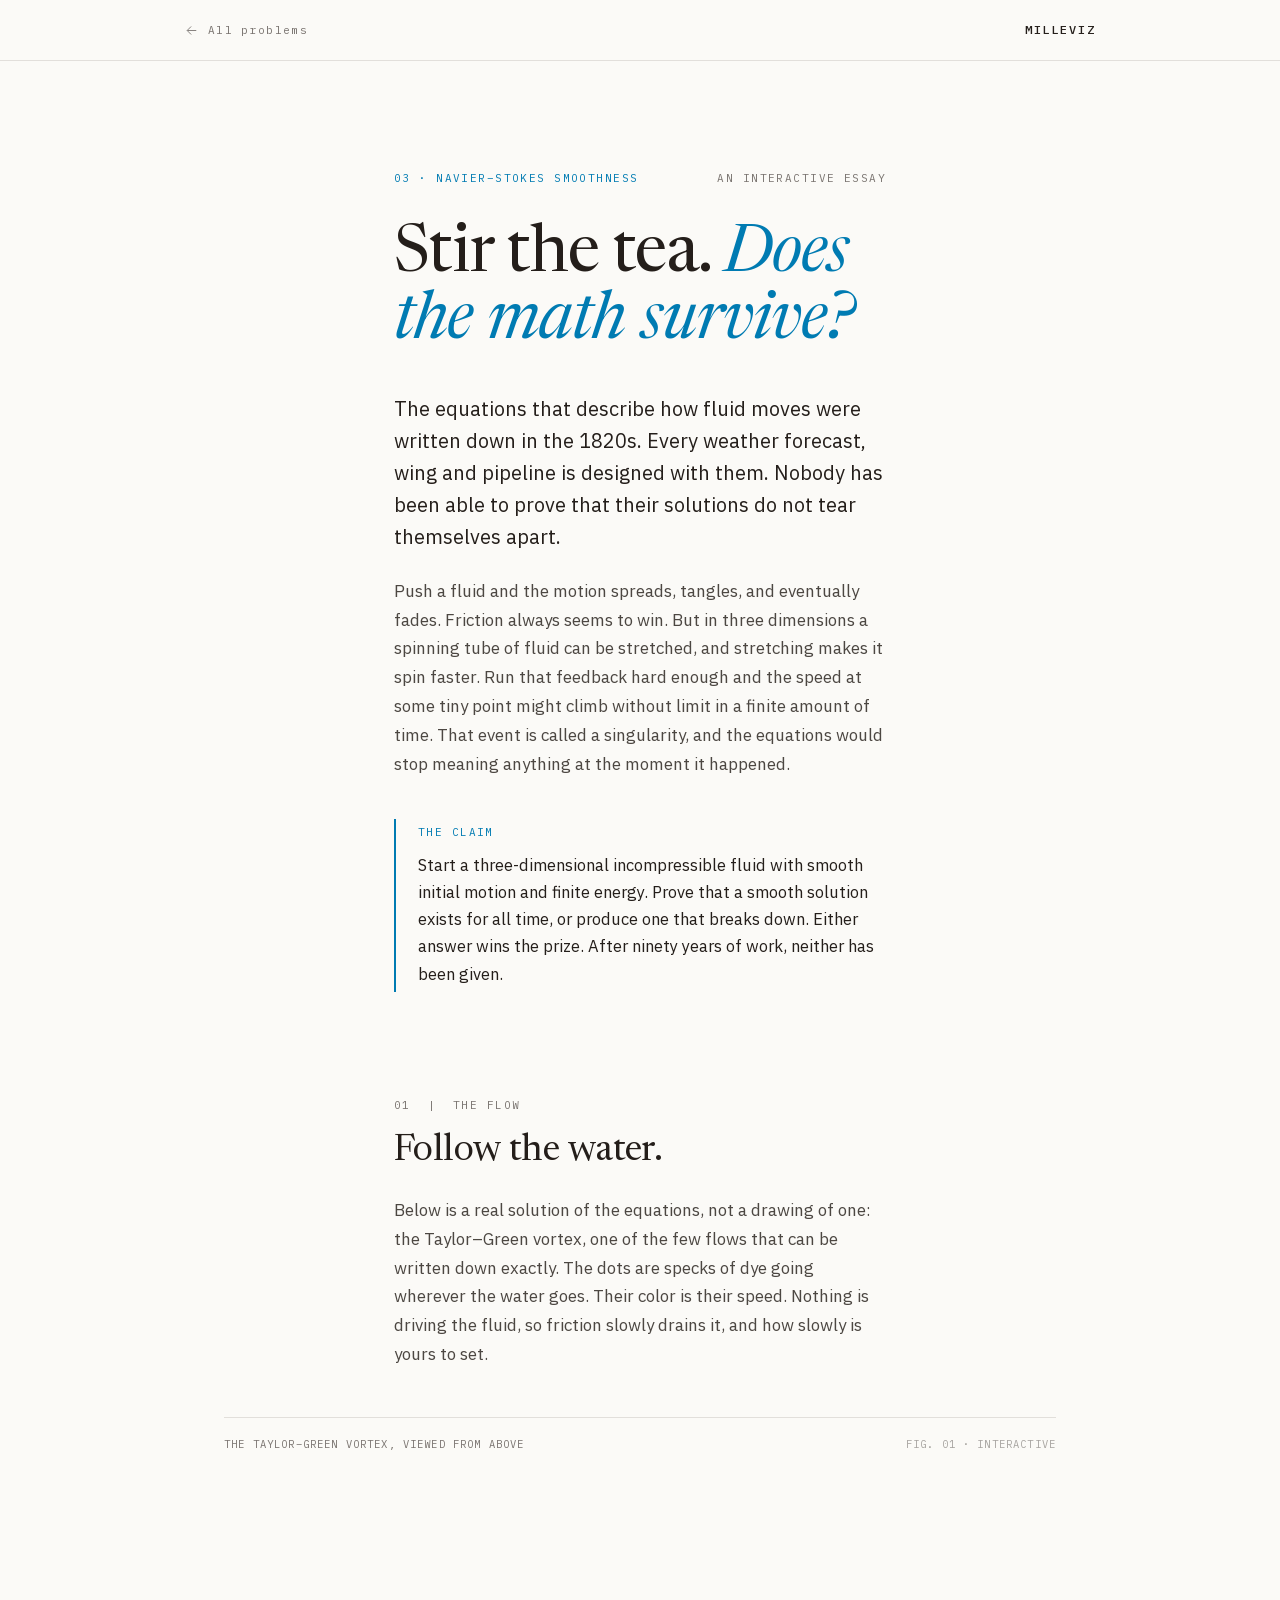
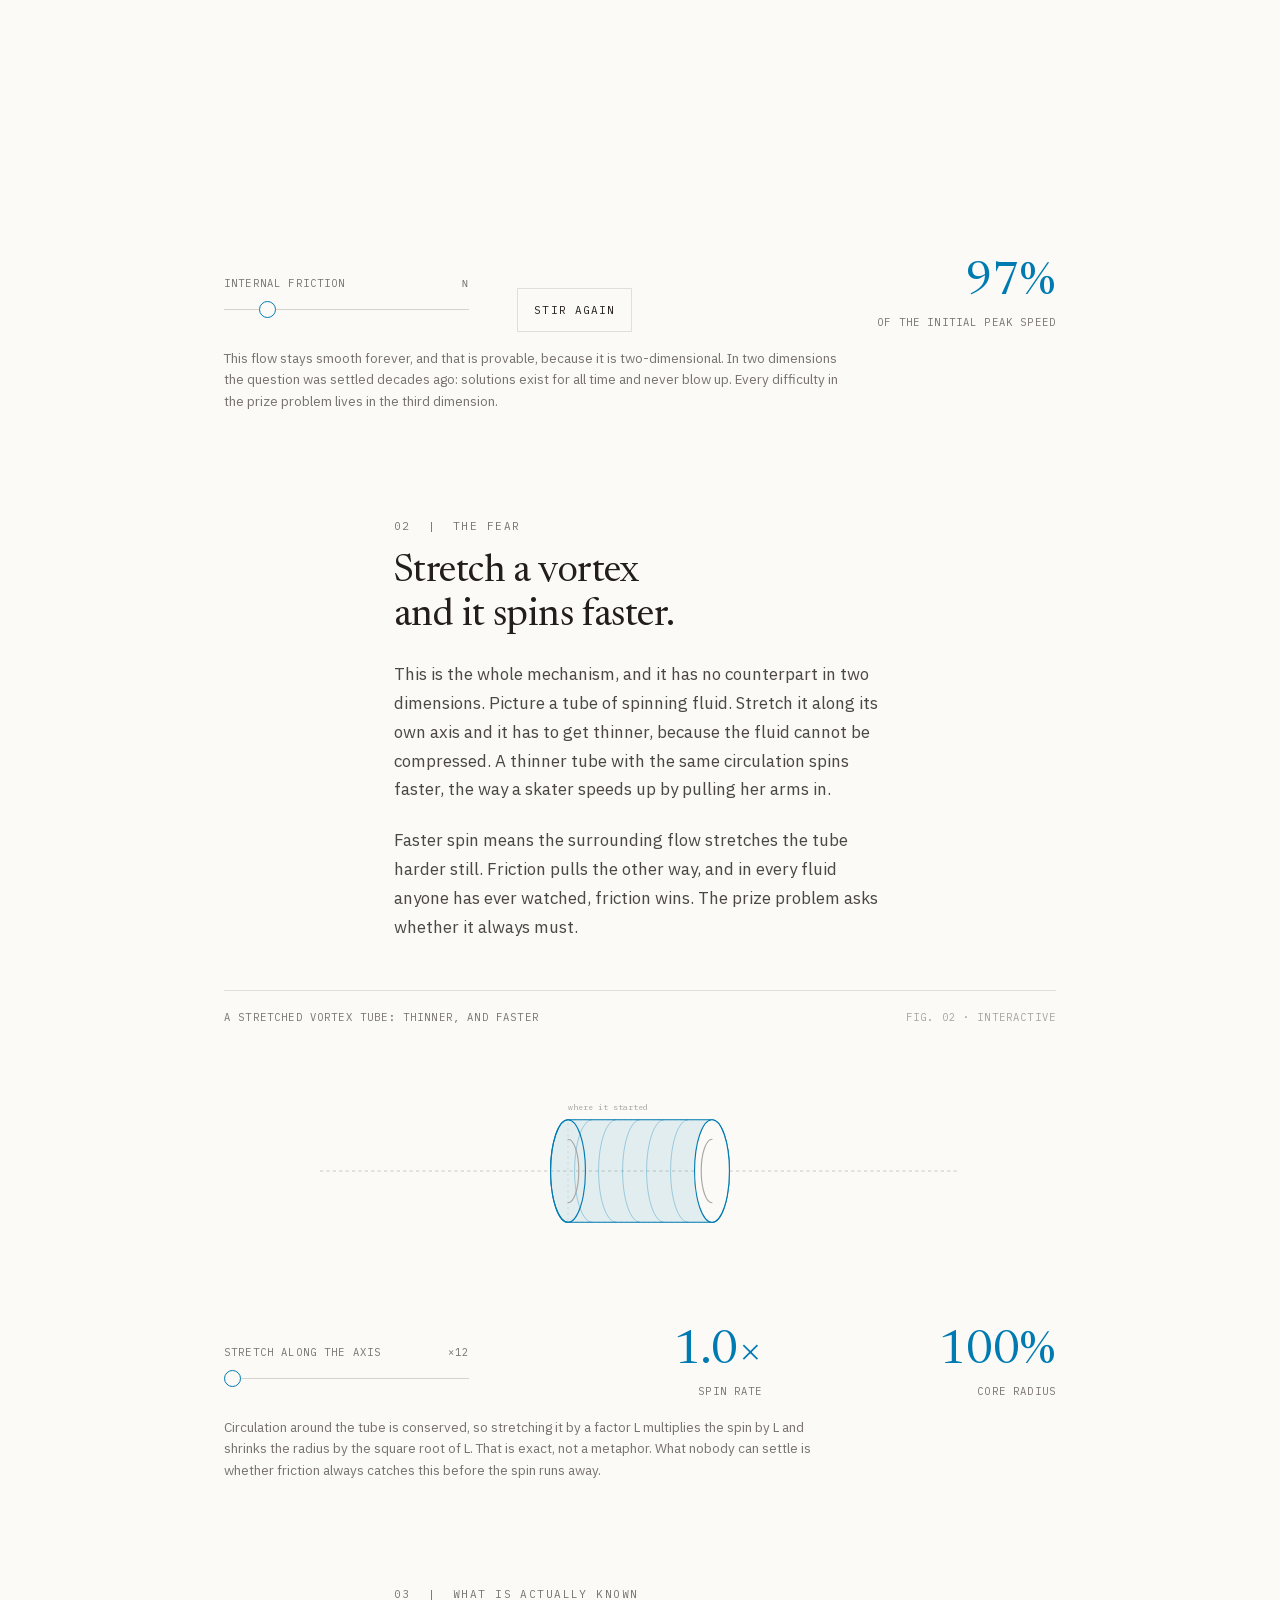
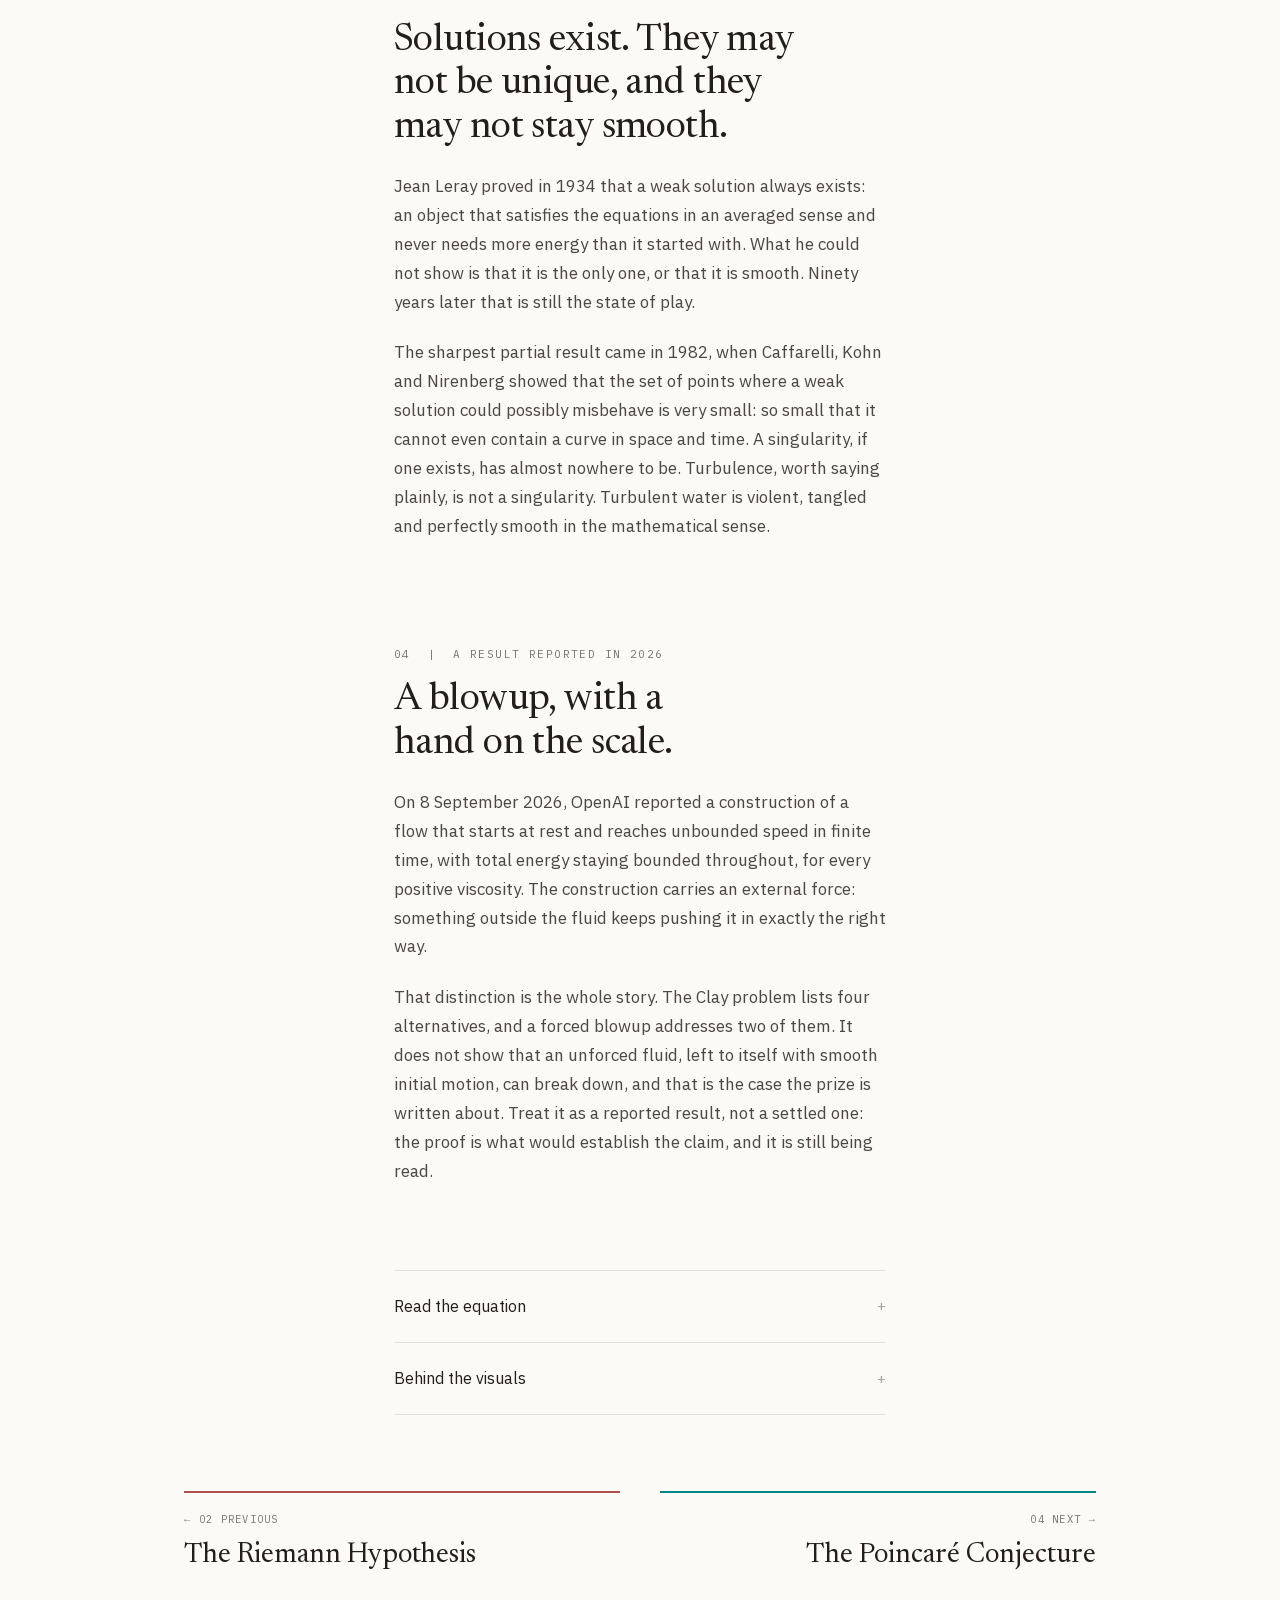
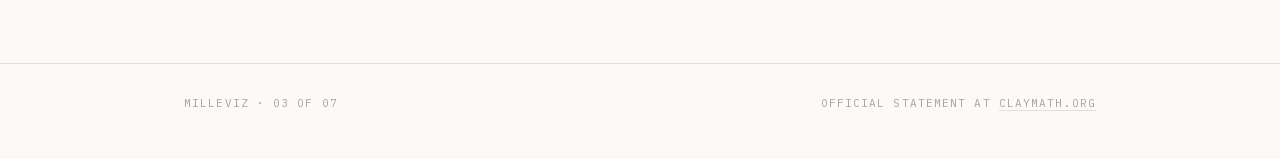
==== public/problems/navier-stokes.html @ 42d92756 "Add the P versus NP, Navier-Stokes and Poincare pages Each figure computes what it shows. P versus N" ====
<!doctype html>
<html lang="en">
<head>
<meta charset="utf-8">
<meta name="viewport" content="width=device-width, initial-scale=1">
<title>Navier&ndash;Stokes smoothness, drawn | MilleViz</title>
<meta name="description" content="We have had the equations of fluid motion for two centuries and still cannot prove their solutions never blow up. Navier-Stokes explained with figures you can move.">
<link rel="canonical" href="https://milleviz.xera.ac/problems/navier-stokes.html">
<meta property="og:type" content="article">
<meta property="og:title" content="Navier-Stokes smoothness, drawn">
<meta property="og:description" content="Stir the tea. Does the mathematics survive?">
<meta property="og:url" content="https://milleviz.xera.ac/problems/navier-stokes.html">
<link rel="icon" href="../favicon.svg" type="image/svg+xml">
<link rel="stylesheet" href="../styles.css">
</head>
<body style="--accent:#007bb2;--tint:#ddf2ff">

<header class="topbar">
  <div class="wrap">
    <a class="back" href="../index.html">
      <svg viewBox="0 0 24 24" width="15" height="15" fill="none" stroke="currentColor" stroke-width="1.4" stroke-linecap="round" stroke-linejoin="round" aria-hidden="true"><path d="M19 12H6M11 18l-6-6 6-6"/></svg>
      <span>All problems</span>
    </a>
    <span class="wordmark">MILLEVIZ</span>
  </div>
</header>

<main>
  <article>

  <section class="wrap prose page-hero">
    <div class="eyebrow eyebrow-row">
      <span class="lead">03 &middot; Navier&ndash;Stokes smoothness</span>
      <span>An interactive essay</span>
    </div>
    <h1>Stir the tea. <em>Does the math survive?</em></h1>
    <p class="lede">The equations that describe how fluid moves were written down in the 1820s. Every weather forecast, wing and pipeline is designed with them. Nobody has been able to prove that their solutions do not tear themselves apart.</p>
    <p class="body-copy">Push a fluid and the motion spreads, tangles, and eventually fades. Friction always seems to win. But in three dimensions a spinning tube of fluid can be stretched, and stretching makes it spin faster. Run that feedback hard enough and the speed at some tiny point might climb without limit in a finite amount of time. That event is called a singularity, and the equations would stop meaning anything at the moment it happened.</p>
    <div class="claim">
      <span class="eyebrow">The claim</span>
      <div>Start a three-dimensional incompressible fluid with smooth initial motion and finite energy. Prove that a smooth solution exists for all time, or produce one that breaks down. Either answer wins the prize. After ninety years of work, neither has been given.</div>
    </div>
    <noscript><div class="note"><span class="eyebrow">Note</span>The figures below are drawn and driven by script. With scripting off the text still stands on its own, but the pictures will be blank.</div></noscript>
  </section>

  <section class="wrap prose section-head">
    <p class="eyebrow">01 &nbsp;|&nbsp; The flow</p>
    <h2>Follow the water.</h2>
    <p class="body-copy">Below is a real solution of the equations, not a drawing of one: the Taylor&ndash;Green vortex, one of the few flows that can be written down exactly. The dots are specks of dye going wherever the water goes. Their color is their speed. Nothing is driving the fluid, so friction slowly drains it, and how slowly is yours to set.</p>
  </section>

  <section class="wrap">
    <figure class="fig">
      <figcaption class="fig-head"><span>The Taylor&ndash;Green vortex, viewed from above</span><span class="n">Fig. 01 &middot; Interactive</span></figcaption>
      <canvas id="fig-flow" aria-label="Tracer particles circling in a grid of counter-rotating vortices, slowing as friction drains the motion."></canvas>
      <div class="controls">
        <div>
          <div class="ctl-head"><span>Internal friction</span><span>&nu;</span></div>
          <input id="visc" type="range" min="5" max="200" step="1" value="35" aria-label="Viscosity">
        </div>
        <div>
          <div class="ctl-head"><span>&nbsp;</span><span>&nbsp;</span></div>
          <div class="btnrow"><button type="button" id="restir">Stir again</button></div>
        </div>
        <div class="readout"><div class="v" id="peak">100%</div><div class="k">Of the initial peak speed</div></div>
      </div>
      <p class="fig-note">This flow stays smooth forever, and that is provable, because it is two-dimensional. In two dimensions the question was settled decades ago: solutions exist for all time and never blow up. Every difficulty in the prize problem lives in the third dimension.</p>
    </figure>
  </section>

  <section class="wrap prose section-head">
    <p class="eyebrow">02 &nbsp;|&nbsp; The fear</p>
    <h2>Stretch a vortex and it spins faster.</h2>
    <p class="body-copy">This is the whole mechanism, and it has no counterpart in two dimensions. Picture a tube of spinning fluid. Stretch it along its own axis and it has to get thinner, because the fluid cannot be compressed. A thinner tube with the same circulation spins faster, the way a skater speeds up by pulling her arms in.</p>
    <p class="body-copy">Faster spin means the surrounding flow stretches the tube harder still. Friction pulls the other way, and in every fluid anyone has ever watched, friction wins. The prize problem asks whether it always must.</p>
  </section>

  <section class="wrap">
    <figure class="fig">
      <figcaption class="fig-head"><span>A stretched vortex tube: thinner, and faster</span><span class="n">Fig. 02 &middot; Interactive</span></figcaption>
      <svg id="fig-stretch" viewBox="0 0 1040 330" role="img" aria-label="A vortex tube stretching along its axis, its radius shrinking as the square root of the stretch and its spin rising in proportion."></svg>
      <div class="controls">
        <div>
          <div class="ctl-head"><span>Stretch along the axis</span><span>&times;12</span></div>
          <input id="stretch" type="range" min="10" max="120" step="1" value="10" aria-label="Stretch factor along the vortex axis">
        </div>
        <div class="readout"><div class="v" id="spin">1.0&times;</div><div class="k">Spin rate</div></div>
        <div class="readout"><div class="v" id="radius">100%</div><div class="k">Core radius</div></div>
      </div>
      <p class="fig-note">Circulation around the tube is conserved, so stretching it by a factor L multiplies the spin by L and shrinks the radius by the square root of L. That is exact, not a metaphor. What nobody can settle is whether friction always catches this before the spin runs away.</p>
    </figure>
  </section>

  <section class="wrap prose section-head">
    <p class="eyebrow">03 &nbsp;|&nbsp; What is actually known</p>
    <h2>Solutions exist. They may not be unique, and they may not stay smooth.</h2>
    <p class="body-copy">Jean Leray proved in 1934 that a weak solution always exists: an object that satisfies the equations in an averaged sense and never needs more energy than it started with. What he could not show is that it is the only one, or that it is smooth. Ninety years later that is still the state of play.</p>
    <p class="body-copy">The sharpest partial result came in 1982, when Caffarelli, Kohn and Nirenberg showed that the set of points where a weak solution could possibly misbehave is very small: so small that it cannot even contain a curve in space and time. A singularity, if one exists, has almost nowhere to be. Turbulence, worth saying plainly, is not a singularity. Turbulent water is violent, tangled and perfectly smooth in the mathematical sense.</p>
  </section>

  <section class="wrap prose section-head">
    <p class="eyebrow">04 &nbsp;|&nbsp; A result reported in 2026</p>
    <h2>A blowup, with a hand on the scale.</h2>
    <p class="body-copy">On 8 September 2026, OpenAI reported a construction of a flow that starts at rest and reaches unbounded speed in finite time, with total energy staying bounded throughout, for every positive viscosity. The construction carries an external force: something outside the fluid keeps pushing it in exactly the right way.</p>
    <p class="body-copy">That distinction is the whole story. The Clay problem lists four alternatives, and a forced blowup addresses two of them. It does not show that an unforced fluid, left to itself with smooth initial motion, can break down, and that is the case the prize is written about. Treat it as a reported result, not a settled one: the proof is what would establish the claim, and it is still being read.</p>
  </section>

  <section class="wrap prose disclosures">
    <details class="disc">
      <summary>Read the equation</summary>
      <div class="disc-body">
        <div class="eq">&part;<sub>t</sub>u + (u&nbsp;&middot;&nbsp;&nabla;)u = &minus;&nabla;p + &nu;&nabla;&sup2;u + f &nbsp;&nbsp;&nbsp;&nbsp; &nabla;&nbsp;&middot;&nbsp;u = 0</div>
        <p>Read left to right: the velocity at a fixed point changes because the fluid carries motion into it, because pressure pushes it, because friction smooths it, and because something outside pushes it. The second equation says the fluid is incompressible: squeeze a parcel one way and it has to expand another. The prize problem is the case f = 0 in three dimensions, with smooth initial velocity and finite energy.</p>
        <p>The flow in figure 01 is the exact solution u = sin&nbsp;x&nbsp;cos&nbsp;y&nbsp;e<sup>&minus;2&nu;t</sup>, v = &minus;cos&nbsp;x&nbsp;sin&nbsp;y&nbsp;e<sup>&minus;2&nu;t</sup>, with pressure p = &frac14;(cos&nbsp;2x + cos&nbsp;2y)e<sup>&minus;4&nu;t</sup>.</p>
      </div>
    </details>
    <details class="disc">
      <summary>Behind the visuals</summary>
      <div class="disc-body">
        <p>Figure 01 advances each tracer through that exact velocity field with a second-order Runge&ndash;Kutta step, on a periodic domain, and colors it by the speed it is actually moving at. The decay factor on the readout is e<sup>&minus;2&nu;t</sup>, the same one in the solution. Figure 02 is a schematic, and its numbers are the exact scaling for a stretched tube of conserved circulation: spin proportional to the stretch, radius proportional to one over its square root. It is not a numerical solution of anything.</p>
      </div>
    </details>
  </section>

  <nav class="wrap pager">
    <a class="prev" href="riemann.html" style="border-top-color:#b14e49"><div class="k">&larr; 02 Previous</div><div class="t">The Riemann Hypothesis</div></a>
    <a class="next" href="poincare.html" style="border-top-color:#008889"><div class="k">04 Next &rarr;</div><div class="t">The Poincar&eacute; Conjecture</div></a>
  </nav>

  </article>
</main>

<footer class="site-foot">
  <div class="wrap">
    <span>MilleViz &middot; 03 of 07</span>
    <span>Official statement at <a href="https://www.claymath.org/millennium-problems/navier-stokes-equation/" rel="noopener">claymath.org</a></span>
  </div>
</footer>

<script type="module" src="../js/navier-stokes.js"></script>
</body>
</html>
---- public/styles.css ----
/* MilleViz. One stylesheet for the index and all seven problem pages.
   The page is black on paper; color belongs to the problem, never to the chrome.
   Each problem page sets --accent and --tint on <body>. */

@font-face {
  font-family: Newsreader;
  src: url(fonts/newsreader-roman.woff2) format('woff2');
  font-weight: 300 600; font-style: normal; font-display: swap;
}
@font-face {
  font-family: Newsreader;
  src: url(fonts/newsreader-italic.woff2) format('woff2');
  font-weight: 300 600; font-style: italic; font-display: swap;
}
@font-face {
  font-family: 'Plex Sans';
  src: url(fonts/plex-sans-400.woff2) format('woff2');
  font-weight: 400 500; font-style: normal; font-display: swap;
}
@font-face {
  font-family: 'Plex Mono';
  src: url(fonts/plex-mono-400.woff2) format('woff2');
  font-weight: 400; font-style: normal; font-display: swap;
}
@font-face {
  font-family: 'Plex Mono';
  src: url(fonts/plex-mono-500.woff2) format('woff2');
  font-weight: 500; font-style: normal; font-display: swap;
}

:root {
  --paper: #fbfaf7;
  --paper-2: #f5f3ef;
  --ink: #241e1a;
  --ink-2: #4c4742;
  --muted: #79736f;
  --faint: #a7a4a0;
  --rule: #e2dfdb;
  --rule-2: #efece9;
  --accent: #241e1a;
  --tint: #f5f3ef;

  --serif: Newsreader, 'Iowan Old Style', 'Palatino Linotype', Palatino, Georgia, serif;
  --sans: 'Plex Sans', -apple-system, 'Helvetica Neue', Arial, sans-serif;
  --mono: 'Plex Mono', ui-monospace, SFMono-Regular, Menlo, Consolas, monospace;
}

*, *::before, *::after { box-sizing: border-box; }

html { -webkit-text-size-adjust: 100%; scroll-behavior: smooth; }
@media (prefers-reduced-motion: reduce) {
  html { scroll-behavior: auto; }
  *, *::before, *::after { animation-duration: .01ms !important; transition-duration: .01ms !important; }
}

body {
  margin: 0;
  background: var(--paper);
  color: var(--ink);
  font-family: var(--sans);
  font-size: 17px;
  line-height: 1.7;
  -webkit-font-smoothing: antialiased;
  text-rendering: optimizeLegibility;
}

a { color: var(--ink); text-decoration: none; }

.wrap { max-width: 1040px; margin: 0 auto; padding-inline: clamp(18px, 5vw, 80px); }
.prose { max-width: 620px; margin-inline: auto; }

/* ---------- shared chrome ---------- */

.topbar {
  border-bottom: 1px solid var(--rule);
}
.topbar .wrap {
  display: flex; align-items: center; justify-content: space-between; gap: 16px;
  padding-block: 20px;
}
.wordmark { font-family: var(--mono); font-size: 12px; letter-spacing: .16em; font-weight: 500; }
.topbar-note { font-family: var(--mono); font-size: 11px; letter-spacing: .1em; color: var(--muted); }
.back { display: inline-flex; align-items: center; gap: 9px; color: var(--muted); }
.back svg { flex: none; }
.back span { font-family: var(--mono); font-size: 11px; letter-spacing: .12em; }
.back:hover { color: var(--ink); }

.eyebrow {
  font-family: var(--mono); font-size: 11px; letter-spacing: .13em;
  color: var(--muted); text-transform: uppercase;
}
.eyebrow-row { display: flex; justify-content: space-between; gap: 20px; flex-wrap: wrap; }
.eyebrow-row .lead { color: var(--accent); }

h1, h2, h3 { font-family: var(--serif); font-weight: 400; letter-spacing: -.015em; margin: 0; }
h1 { font-size: clamp(38px, 6.4vw, 66px); line-height: 1.02; text-wrap: balance; }
h2 { font-size: clamp(27px, 4vw, 38px); line-height: 1.14; text-wrap: balance; }
h3 { font-size: clamp(21px, 2.6vw, 26px); line-height: 1.2; }
h1 em, h2 em { font-style: italic; color: var(--accent); }

p { margin: 0 0 0 0; }
p + p { margin-top: 20px; }
.lede { font-size: clamp(18px, 2.3vw, 20px); line-height: 1.6; color: var(--ink); }
.body-copy { color: var(--ink-2); }
.section-head { margin-top: clamp(64px, 9vw, 104px); }
.section-head h2 { margin-top: 16px; }
.section-head p { margin-top: 22px; }

.claim {
  margin-top: 40px; border-left: 2px solid var(--accent); padding: 4px 0 4px 22px;
}
.claim .eyebrow { color: var(--accent); display: block; margin-bottom: 10px; }
.claim div:last-child { font-size: 16.5px; line-height: 1.65; }

.note {
  margin-top: 28px; background: var(--paper-2); padding: 20px 22px;
  font-size: 14.5px; line-height: 1.65; color: var(--ink-2);
}
.note .eyebrow { display: block; margin-bottom: 8px; }

/* ---------- figures ---------- */

.fig { margin-top: clamp(34px, 5vw, 48px); border-top: 1px solid var(--rule); padding-top: 18px; }
.fig-head {
  display: flex; justify-content: space-between; align-items: baseline; gap: 16px;
  font-family: var(--mono); font-size: 10.5px; letter-spacing: .11em;
  color: var(--muted); text-transform: uppercase; margin-bottom: 16px;
}
.fig-head .n { color: var(--faint); flex: none; }
.fig svg, .fig canvas { display: block; width: 100%; height: auto; }
.fig canvas { aspect-ratio: 1040 / 460; }
.fig-note {
  font-size: 13.5px; line-height: 1.6; color: var(--muted);
  margin-top: 16px; max-width: 620px;
}

/* Figure controls. One row per control: label above, input below. */
.controls {
  display: grid; grid-template-columns: repeat(auto-fit, minmax(230px, 1fr));
  gap: clamp(20px, 4vw, 48px); align-items: end; margin-top: 22px;
}
.ctl-head {
  display: flex; justify-content: space-between; gap: 12px;
  font-family: var(--mono); font-size: 10.5px; letter-spacing: .11em;
  color: var(--muted); text-transform: uppercase; margin-bottom: 4px;
}
.readout { text-align: right; }
.readout .v { font-family: var(--serif); font-size: clamp(32px, 5vw, 46px); line-height: 1; color: var(--accent); }
.readout .k { font-family: var(--mono); font-size: 10.5px; letter-spacing: .11em; color: var(--muted); margin-top: 8px; text-transform: uppercase; }

input[type=range] {
  -webkit-appearance: none; appearance: none;
  background: transparent; width: 100%; height: 26px; margin: 0; cursor: pointer;
}
input[type=range]::-webkit-slider-runnable-track { height: 1px; background: #d6d2cd; }
input[type=range]::-webkit-slider-thumb {
  -webkit-appearance: none; appearance: none;
  width: 17px; height: 17px; margin-top: -8px; border-radius: 50%;
  background: var(--paper); border: 1.5px solid var(--accent);
}
input[type=range]::-moz-range-track { height: 1px; background: #d6d2cd; }
input[type=range]::-moz-range-thumb {
  width: 15px; height: 15px; border-radius: 50%;
  background: var(--paper); border: 1.5px solid var(--accent);
}
input[type=range]:focus-visible { outline: 2px solid var(--accent); outline-offset: 4px; }

.btnrow { display: flex; flex-wrap: wrap; gap: 10px; }
button {
  font-family: var(--mono); font-size: 11px; letter-spacing: .1em; text-transform: uppercase;
  color: var(--ink); background: var(--paper); border: 1px solid var(--rule);
  padding: 10px 16px; min-height: 44px; cursor: pointer;
  transition: border-color 140ms ease, color 140ms ease, background 140ms ease;
}
button:hover { border-color: var(--accent); color: var(--accent); }
button[aria-pressed=true] { background: var(--tint); border-color: var(--accent); color: var(--accent); }
button:focus-visible { outline: 2px solid var(--accent); outline-offset: 2px; }

/* ---------- disclosures ---------- */

.disc { border-top: 1px solid var(--rule); }
.disc:last-of-type { border-bottom: 1px solid var(--rule); }
.disc summary {
  list-style: none; cursor: pointer; padding-block: 22px; min-height: 44px;
  display: flex; justify-content: space-between; align-items: center; gap: 20px;
  font-size: 16px;
}
.disc summary::-webkit-details-marker { display: none; }
.disc summary::after { content: '+'; font-family: var(--mono); font-size: 15px; color: var(--faint); }
.disc[open] summary::after { content: '\2013'; }
.disc summary:focus-visible { outline: 2px solid var(--accent); outline-offset: -2px; }
.disc-body { padding-bottom: 26px; font-size: 14.5px; line-height: 1.7; color: var(--muted); }
.disc-body .eq {
  font-family: var(--serif); font-size: clamp(19px, 3vw, 25px); color: var(--ink);
  line-height: 1.5; margin-bottom: 18px; overflow-x: auto;
}

/* ---------- prev / next ---------- */

.pager { display: grid; grid-template-columns: repeat(2, minmax(0, 1fr)); gap: clamp(16px, 4vw, 40px); margin-top: clamp(56px, 8vw, 76px); }
.pager a { display: block; border-top: 2px solid var(--rule); padding-top: 18px; }
.pager .k { font-family: var(--mono); font-size: 10.5px; letter-spacing: .12em; color: var(--muted); text-transform: uppercase; }
.pager .t { font-family: var(--serif); font-size: clamp(20px, 3vw, 28px); line-height: 1.15; margin-top: 10px; }
.pager .next { text-align: right; }
.pager a:hover .t { color: var(--accent); }

/* ---------- footer ---------- */

.site-foot { margin-top: clamp(60px, 9vw, 92px); border-top: 1px solid var(--rule); }
.site-foot .wrap {
  display: flex; justify-content: space-between; gap: 16px; flex-wrap: wrap;
  padding-block: 30px 46px;
  font-family: var(--mono); font-size: 11px; letter-spacing: .1em; color: var(--faint);
  text-transform: uppercase;
}
.site-foot a { color: var(--faint); border-bottom: 1px solid var(--rule); }
.site-foot a:hover { color: var(--ink); }

/* ---------- index ---------- */

.hero { padding-top: clamp(60px, 11vw, 116px); }
.hero .eyebrow { margin-bottom: clamp(24px, 4vw, 40px); }
.hero h1 { max-width: 900px; }
.hero p { margin-top: clamp(28px, 4vw, 40px); max-width: 560px; color: var(--ink-2); }

.spectrum { display: flex; gap: 3px; align-items: flex-end; margin-top: clamp(44px, 7vw, 64px); }
.spectrum a { flex: 1 1 0; height: 7px; transition: height 160ms ease; }
.spectrum a:hover, .spectrum a:focus-visible { height: 14px; outline: none; }
.spectrum-keys {
  display: flex; margin-top: 12px;
  font-family: var(--mono); font-size: 10px; letter-spacing: .1em; color: var(--faint);
}
.spectrum-keys span { flex: 1 1 0; }
.spectrum-keys span:last-child { text-align: right; }

.list { margin-top: clamp(48px, 7vw, 72px); }
.row {
  display: grid; grid-template-columns: 56px 212px minmax(0, 1fr) 136px;
  gap: clamp(18px, 3vw, 36px); align-items: center;
  padding: 30px 20px; margin-inline: -20px;
  border-top: 1px solid var(--rule);
  transition: background 140ms ease;
}
.list .row:last-child { border-bottom: 1px solid var(--rule); }
.row:hover { background: var(--paper-2); }
.row:focus-visible { outline: 2px solid var(--accent); outline-offset: -2px; }
.row .idx { font-family: var(--mono); font-size: 12px; color: var(--faint); letter-spacing: .06em; }
.row .thumb { border-radius: 2px; overflow: hidden; background: var(--tint); }
.row .thumb svg { display: block; width: 100%; height: auto; }
.row .t { font-family: var(--serif); font-size: clamp(24px, 3.4vw, 31px); line-height: 1.1; letter-spacing: -.012em; transition: color 140ms ease; }
.row:hover .t { color: var(--accent); }
.row .q { font-size: 15px; line-height: 1.55; color: var(--muted); margin-top: 9px; max-width: 430px; }
.row .status { display: flex; align-items: center; justify-content: flex-end; gap: 14px; }
.row .status em {
  font-family: var(--mono); font-size: 10px; letter-spacing: .12em; font-style: normal;
  color: var(--muted); text-transform: uppercase; white-space: nowrap;
}
.row .status .solved { color: var(--accent); }
.row .arw { opacity: .45; transition: transform 160ms ease, opacity 160ms ease; flex: none; }
.row:hover .arw { transform: translateX(5px); opacity: 1; }

.tally {
  display: grid; grid-template-columns: repeat(auto-fit, minmax(200px, 1fr));
  gap: clamp(24px, 5vw, 48px); max-width: 880px; margin-top: clamp(56px, 8vw, 84px);
}
.tally .n { font-family: var(--serif); font-size: clamp(34px, 5vw, 44px); line-height: 1; }
.tally p { font-size: 14px; line-height: 1.5; color: var(--muted); margin-top: 10px; }

@media (max-width: 820px) {
  .row {
    grid-template-columns: 44px minmax(0, 1fr);
    grid-template-areas: 'idx text' 'thumb thumb' 'status status';
    row-gap: 16px; align-items: start;
  }
  .row .idx { grid-area: idx; padding-top: 6px; }
  .row .thumb { grid-area: thumb; }
  .row .text { grid-area: text; }
  .row .status { grid-area: status; justify-content: flex-start; }
  .row .arw { display: none; }
}

@media (max-width: 620px) {
  .pager { grid-template-columns: minmax(0, 1fr); }
  .pager .next { text-align: left; }
  .fig canvas { aspect-ratio: 4 / 3; }
}

/* Figure primitives shared by the scripts. */
.grid-line { stroke: var(--rule-2); stroke-width: 1; }
.axis-line { stroke: #d6d2cd; stroke-width: 1; }
.tick { font-family: var(--mono); font-size: 10px; fill: var(--faint); }
.serieslabel { font-family: var(--mono); font-size: 11px; }
.plot-frame { fill: none; }

/* ---------- problem page ---------- */

.page-hero { padding-top: clamp(56px, 10vw, 108px); }
.page-hero h1 { margin-top: clamp(22px, 4vw, 34px); }
.page-hero .lede { margin-top: clamp(26px, 4vw, 36px); }
.page-hero .body-copy { margin-top: 24px; }
.disclosures { margin-top: clamp(60px, 9vw, 84px); }
noscript .note { display: block; }

/* ---------- stat lines and the subset-sum puzzle ---------- */

.statline { display: grid; grid-template-columns: repeat(auto-fit, minmax(210px, 1fr)); gap: clamp(18px, 4vw, 40px); margin: 26px 0 0 0; }
.statline div { border-top: 1px solid var(--rule); padding-top: 12px; }
.statline dt { font-family: var(--mono); font-size: 10.5px; letter-spacing: .11em; color: var(--muted); text-transform: uppercase; }
.statline dd { margin: 8px 0 0 0; font-family: var(--serif); font-size: clamp(20px, 2.6vw, 26px); line-height: 1.2; color: var(--ink); }
.statline dd.hot { color: var(--accent); }

.puzzle { margin-top: 4px; }
.chips { display: flex; flex-wrap: wrap; gap: 8px; }
.chips button {
  font-family: var(--mono); font-size: 14px; letter-spacing: .02em; text-transform: none;
  padding: 12px 16px; min-width: 78px; justify-content: center;
}
.chips button[aria-pressed=true] { background: var(--accent); border-color: var(--accent); color: var(--paper); }
.chips button.scan { border-color: var(--accent); color: var(--accent); }
.puzzle-foot { display: flex; flex-wrap: wrap; gap: clamp(20px, 4vw, 44px); align-items: flex-end; justify-content: space-between; margin-top: 26px; }
.sumline { display: flex; flex-wrap: wrap; gap: clamp(20px, 4vw, 44px); }
.sumline div { display: flex; flex-direction: column; gap: 6px; }
.sumline .k { font-family: var(--mono); font-size: 10.5px; letter-spacing: .11em; color: var(--muted); text-transform: uppercase; }
.sumline .v { font-family: var(--serif); font-size: clamp(26px, 4vw, 36px); line-height: 1; }
.sumline .v.hit { color: var(--accent); }
.verdict { margin-top: 22px; font-size: 15px; color: var(--muted); min-height: 1.6em; }
.verdict.hit { color: var(--accent); }
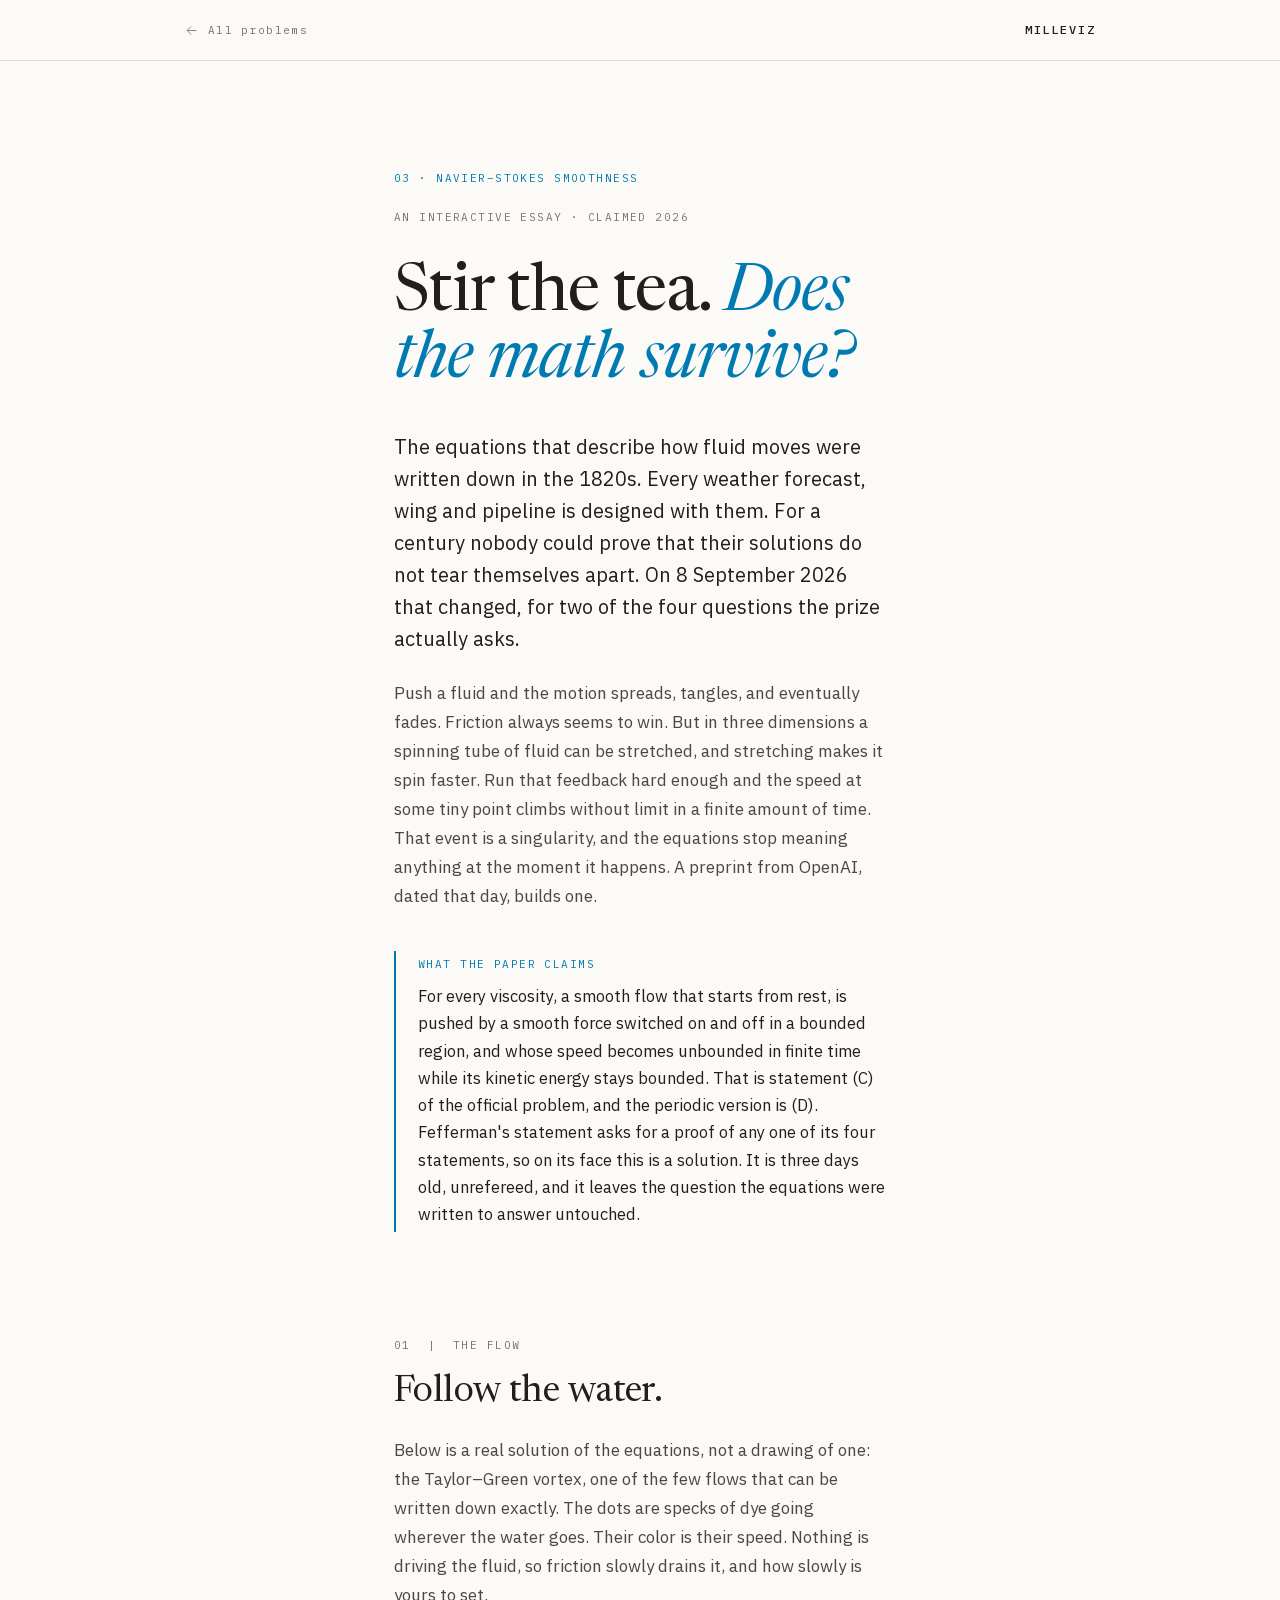
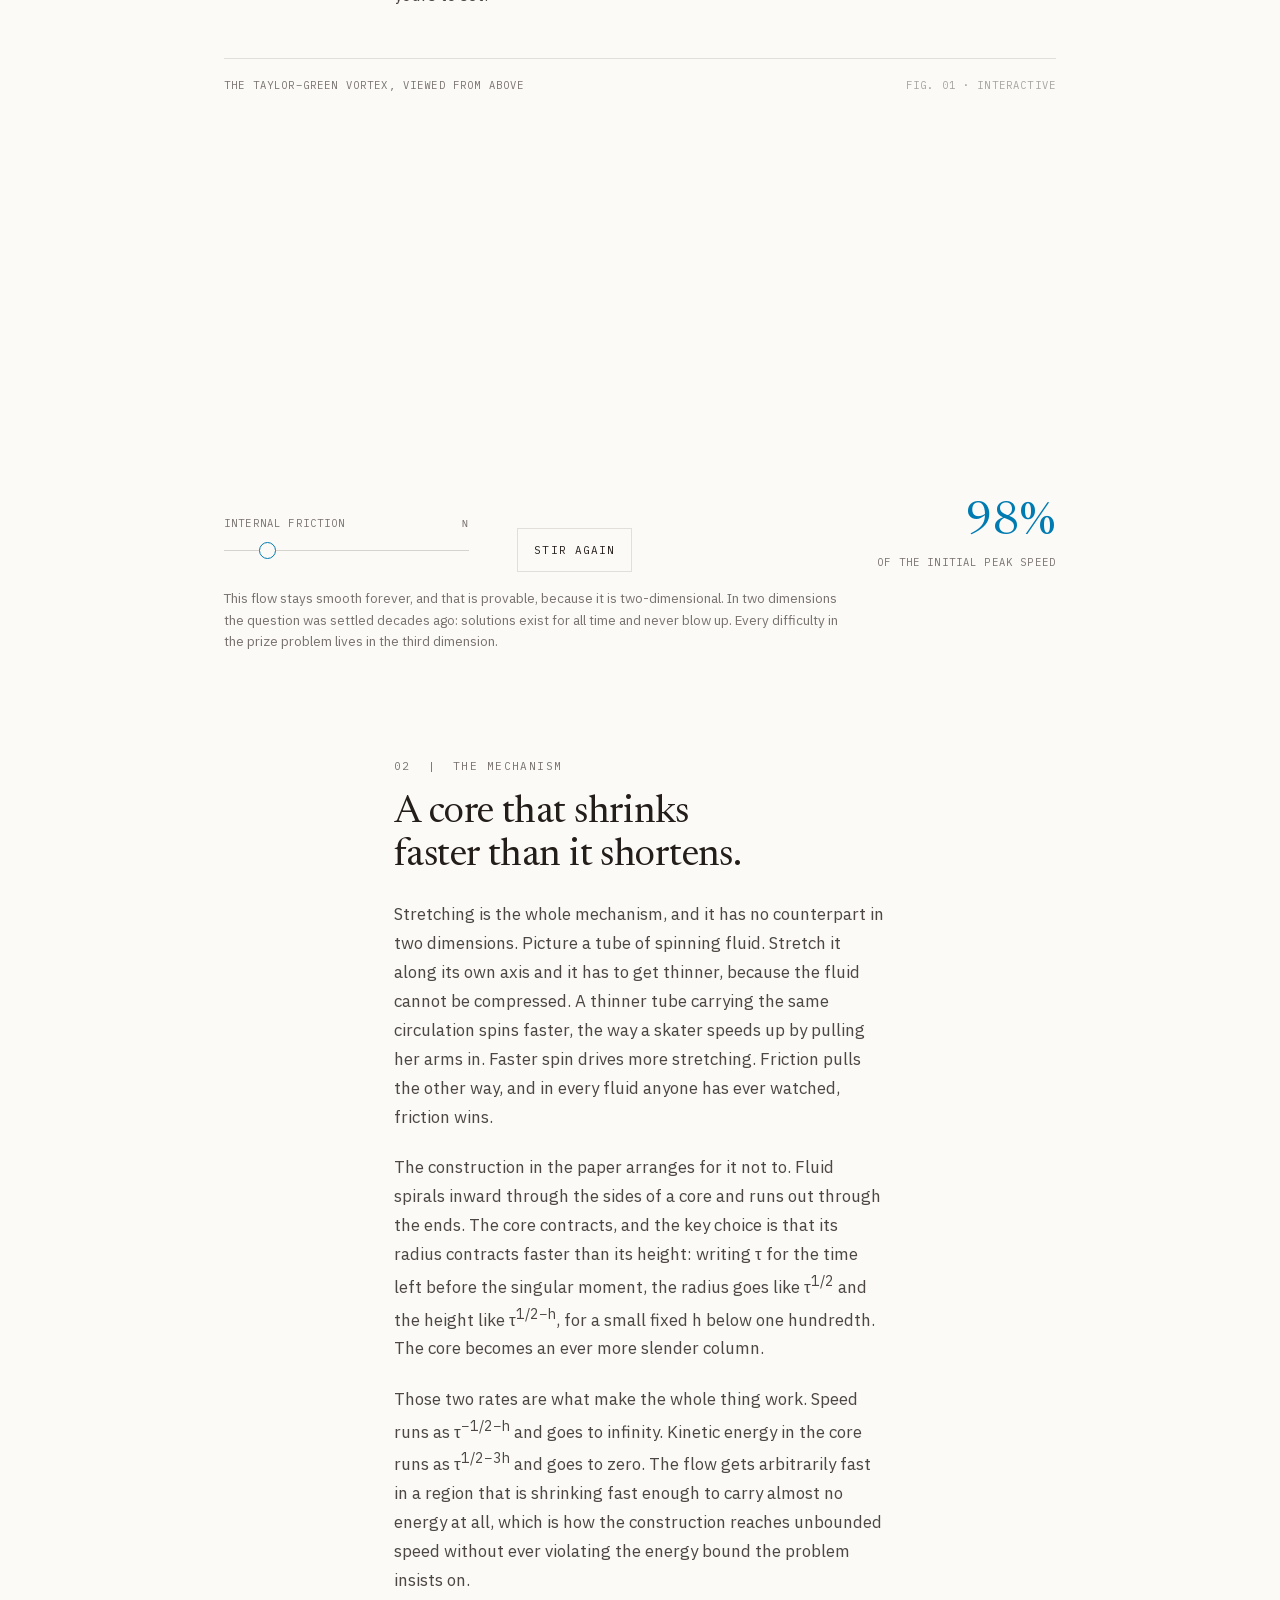
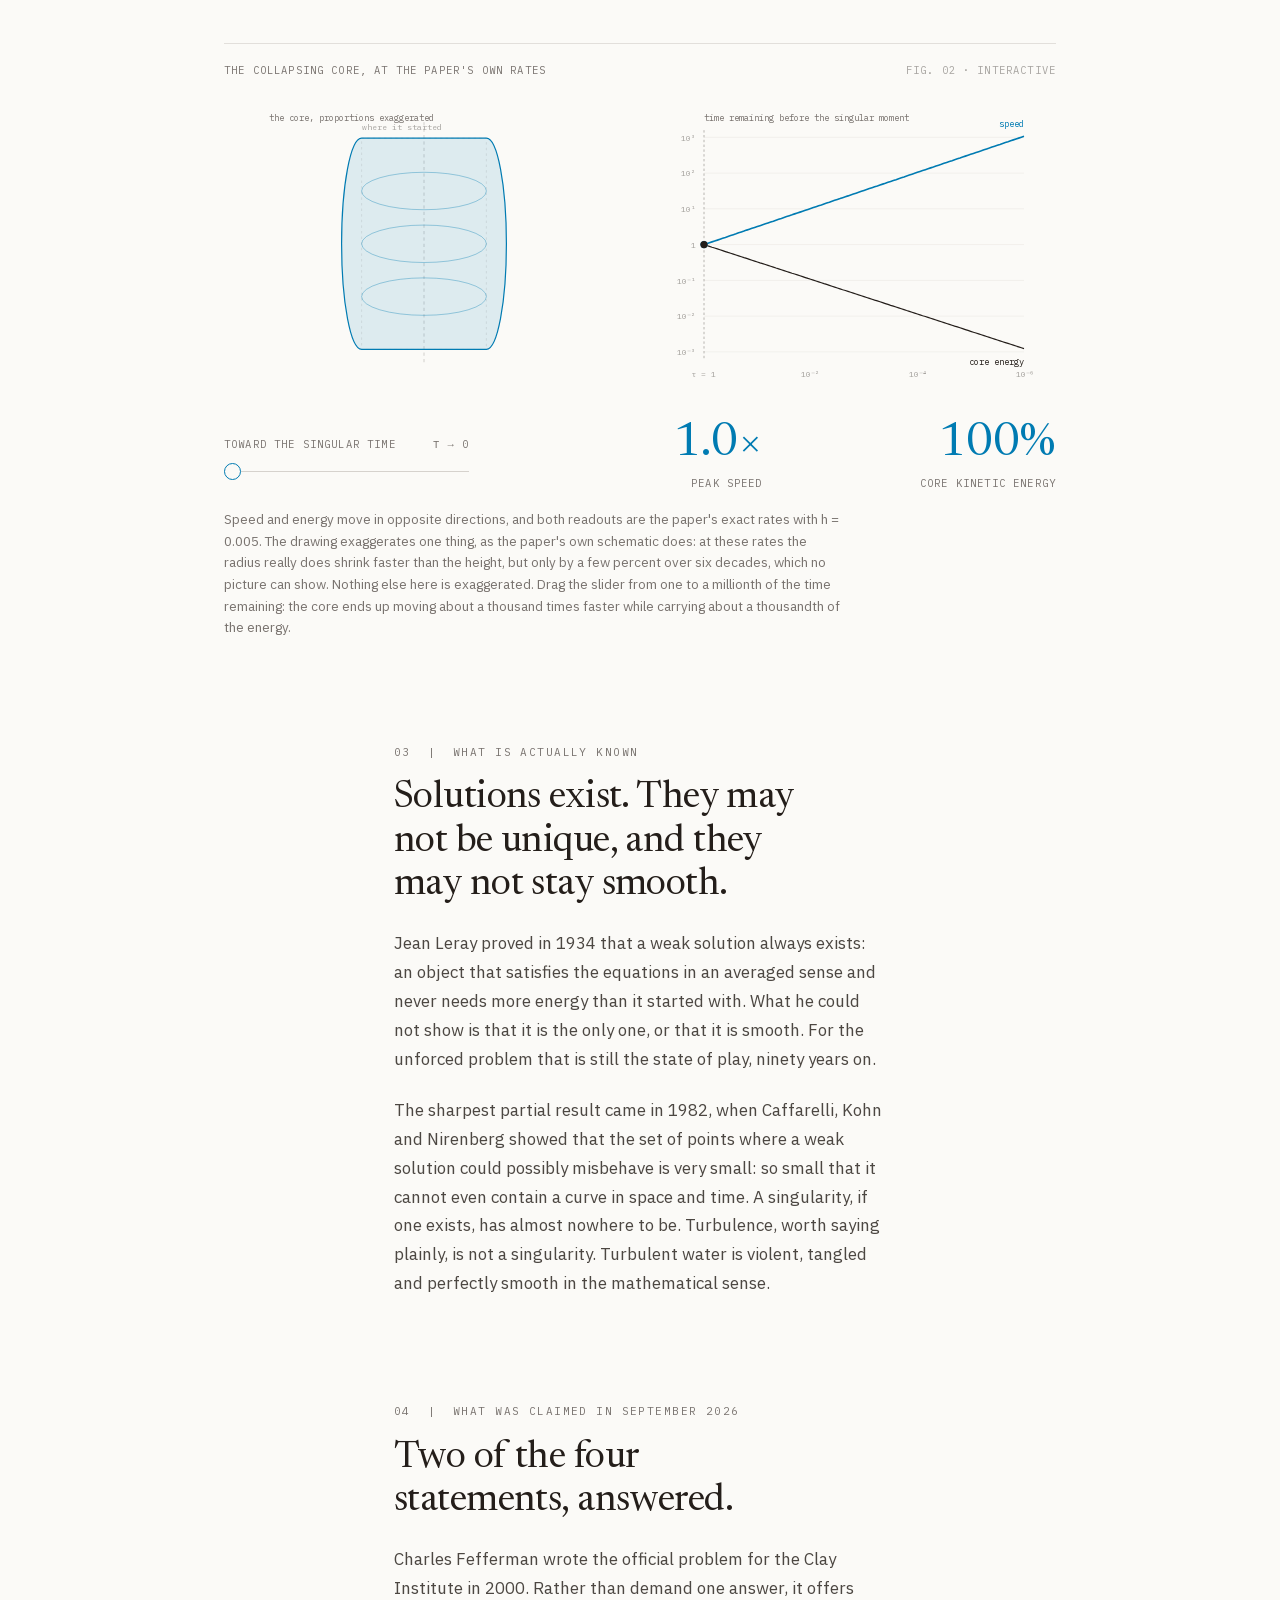
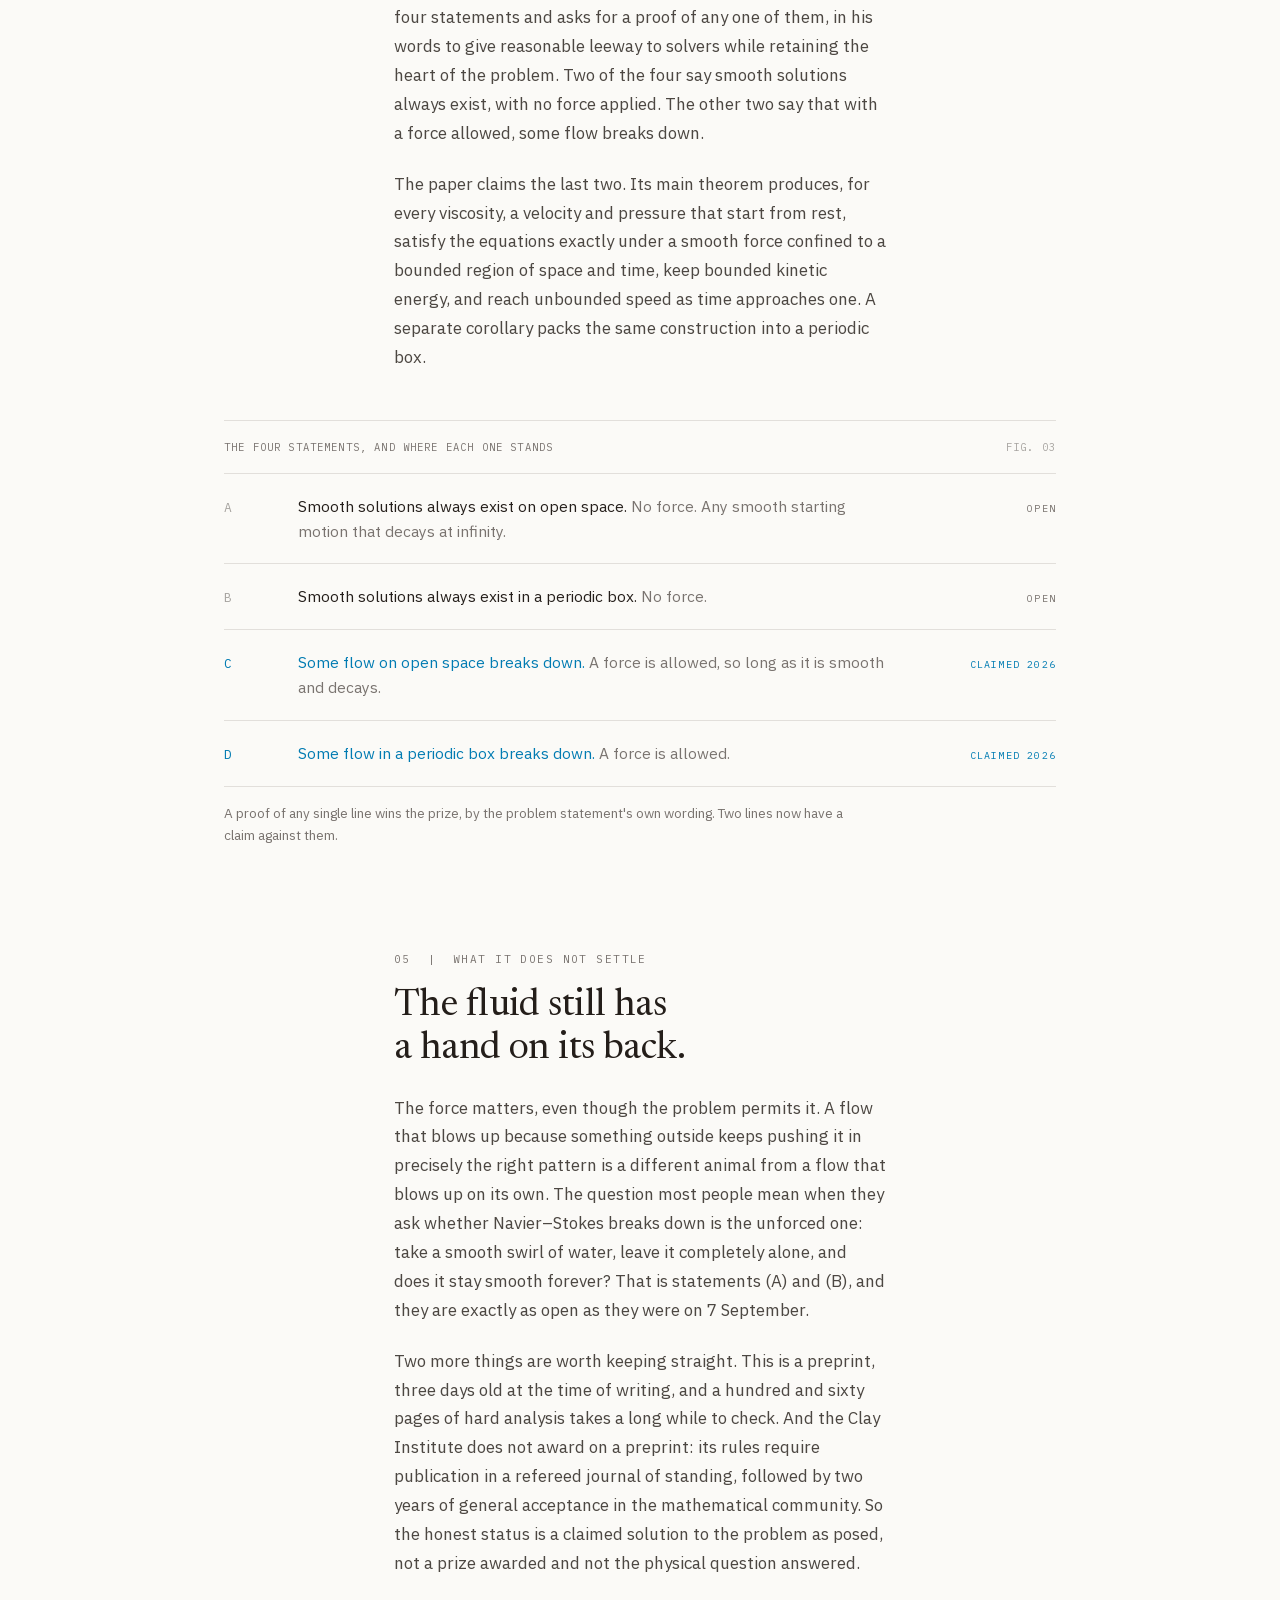
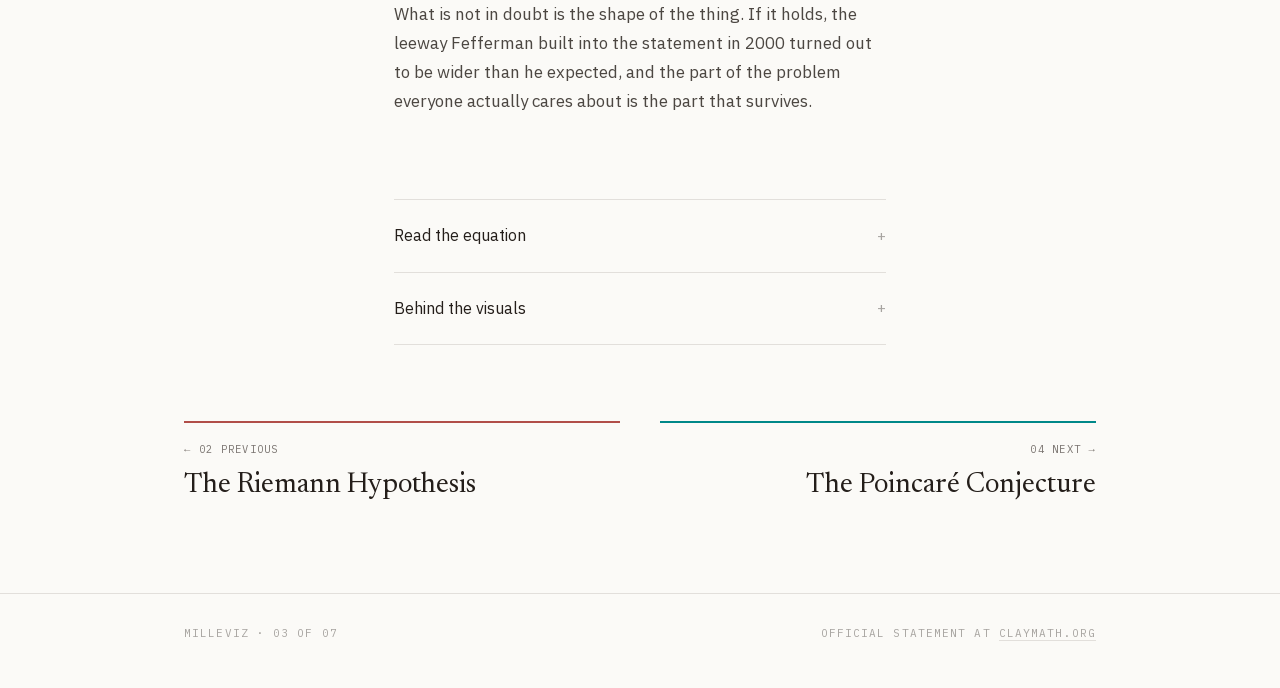
==== commit 31f8c805: "Rewrite the Navier-Stokes page for the September 2026 blowup construction The preprint constructs, f" ====
--- a/public/problems/navier-stokes.html
+++ b/public/problems/navier-stokes.html
@@ -4,11 +4,11 @@
 <meta charset="utf-8">
 <meta name="viewport" content="width=device-width, initial-scale=1">
 <title>Navier&ndash;Stokes smoothness, drawn | MilleViz</title>
-<meta name="description" content="We have had the equations of fluid motion for two centuries and still cannot prove their solutions never blow up. Navier-Stokes explained with figures you can move.">
+<meta name="description" content="In September 2026 OpenAI claimed a forced solution of the Navier-Stokes equations that blows up in finite time, settling two of the four statements the Millennium problem asks for. Explained with figures you can move.">
 <link rel="canonical" href="https://milleviz.xera.ac/problems/navier-stokes.html">
 <meta property="og:type" content="article">
 <meta property="og:title" content="Navier-Stokes smoothness, drawn">
-<meta property="og:description" content="Stir the tea. Does the mathematics survive?">
+<meta property="og:description" content="Stir the tea. Does the mathematics survive? As of September 2026, if you push hard enough, no.">
 <meta property="og:url" content="https://milleviz.xera.ac/problems/navier-stokes.html">
 <link rel="icon" href="../favicon.svg" type="image/svg+xml">
 <link rel="stylesheet" href="../styles.css">
@@ -31,14 +31,14 @@
   <section class="wrap prose page-hero">
     <div class="eyebrow eyebrow-row">
       <span class="lead">03 &middot; Navier&ndash;Stokes smoothness</span>
-      <span>An interactive essay</span>
+      <span>An interactive essay &middot; Claimed 2026</span>
     </div>
     <h1>Stir the tea. <em>Does the math survive?</em></h1>
-    <p class="lede">The equations that describe how fluid moves were written down in the 1820s. Every weather forecast, wing and pipeline is designed with them. Nobody has been able to prove that their solutions do not tear themselves apart.</p>
-    <p class="body-copy">Push a fluid and the motion spreads, tangles, and eventually fades. Friction always seems to win. But in three dimensions a spinning tube of fluid can be stretched, and stretching makes it spin faster. Run that feedback hard enough and the speed at some tiny point might climb without limit in a finite amount of time. That event is called a singularity, and the equations would stop meaning anything at the moment it happened.</p>
+    <p class="lede">The equations that describe how fluid moves were written down in the 1820s. Every weather forecast, wing and pipeline is designed with them. For a century nobody could prove that their solutions do not tear themselves apart. On 8 September 2026 that changed, for two of the four questions the prize actually asks.</p>
+    <p class="body-copy">Push a fluid and the motion spreads, tangles, and eventually fades. Friction always seems to win. But in three dimensions a spinning tube of fluid can be stretched, and stretching makes it spin faster. Run that feedback hard enough and the speed at some tiny point climbs without limit in a finite amount of time. That event is a singularity, and the equations stop meaning anything at the moment it happens. A preprint from OpenAI, dated that day, builds one.</p>
     <div class="claim">
-      <span class="eyebrow">The claim</span>
-      <div>Start a three-dimensional incompressible fluid with smooth initial motion and finite energy. Prove that a smooth solution exists for all time, or produce one that breaks down. Either answer wins the prize. After ninety years of work, neither has been given.</div>
+      <span class="eyebrow">What the paper claims</span>
+      <div>For every viscosity, a smooth flow that starts from rest, is pushed by a smooth force switched on and off in a bounded region, and whose speed becomes unbounded in finite time while its kinetic energy stays bounded. That is statement (C) of the official problem, and the periodic version is (D). Fefferman's statement asks for a proof of any one of its four statements, so on its face this is a solution. It is three days old, unrefereed, and it leaves the question the equations were written to answer untouched.</div>
     </div>
     <noscript><div class="note"><span class="eyebrow">Note</span>The figures below are drawn and driven by script. With scripting off the text still stands on its own, but the pictures will be blank.</div></noscript>
   </section>
@@ -69,40 +69,78 @@
   </section>
 
   <section class="wrap prose section-head">
-    <p class="eyebrow">02 &nbsp;|&nbsp; The fear</p>
-    <h2>Stretch a vortex and it spins faster.</h2>
-    <p class="body-copy">This is the whole mechanism, and it has no counterpart in two dimensions. Picture a tube of spinning fluid. Stretch it along its own axis and it has to get thinner, because the fluid cannot be compressed. A thinner tube with the same circulation spins faster, the way a skater speeds up by pulling her arms in.</p>
-    <p class="body-copy">Faster spin means the surrounding flow stretches the tube harder still. Friction pulls the other way, and in every fluid anyone has ever watched, friction wins. The prize problem asks whether it always must.</p>
+    <p class="eyebrow">02 &nbsp;|&nbsp; The mechanism</p>
+    <h2>A core that shrinks faster than it shortens.</h2>
+    <p class="body-copy">Stretching is the whole mechanism, and it has no counterpart in two dimensions. Picture a tube of spinning fluid. Stretch it along its own axis and it has to get thinner, because the fluid cannot be compressed. A thinner tube carrying the same circulation spins faster, the way a skater speeds up by pulling her arms in. Faster spin drives more stretching. Friction pulls the other way, and in every fluid anyone has ever watched, friction wins.</p>
+    <p class="body-copy">The construction in the paper arranges for it not to. Fluid spirals inward through the sides of a core and runs out through the ends. The core contracts, and the key choice is that its radius contracts faster than its height: writing &tau; for the time left before the singular moment, the radius goes like &tau;<sup>1/2</sup> and the height like &tau;<sup>1/2&minus;h</sup>, for a small fixed h below one hundredth. The core becomes an ever more slender column.</p>
+    <p class="body-copy">Those two rates are what make the whole thing work. Speed runs as &tau;<sup>&minus;1/2&minus;h</sup> and goes to infinity. Kinetic energy in the core runs as &tau;<sup>1/2&minus;3h</sup> and goes to zero. The flow gets arbitrarily fast in a region that is shrinking fast enough to carry almost no energy at all, which is how the construction reaches unbounded speed without ever violating the energy bound the problem insists on.</p>
   </section>
 
   <section class="wrap">
     <figure class="fig">
-      <figcaption class="fig-head"><span>A stretched vortex tube: thinner, and faster</span><span class="n">Fig. 02 &middot; Interactive</span></figcaption>
-      <svg id="fig-stretch" viewBox="0 0 1040 330" role="img" aria-label="A vortex tube stretching along its axis, its radius shrinking as the square root of the stretch and its spin rising in proportion."></svg>
+      <figcaption class="fig-head"><span>The collapsing core, at the paper's own rates</span><span class="n">Fig. 02 &middot; Interactive</span></figcaption>
+      <svg id="fig-collapse" viewBox="0 0 1040 380" role="img" aria-label="A vortex core contracting toward the singular time, with its speed rising and its kinetic energy falling on a logarithmic plot."></svg>
       <div class="controls">
         <div>
-          <div class="ctl-head"><span>Stretch along the axis</span><span>&times;12</span></div>
-          <input id="stretch" type="range" min="10" max="120" step="1" value="10" aria-label="Stretch factor along the vortex axis">
+          <div class="ctl-head"><span>Toward the singular time</span><span>&tau; &rarr; 0</span></div>
+          <input id="tau" type="range" min="0" max="600" step="1" value="0" aria-label="Time remaining before the singular time, as a power of ten">
         </div>
-        <div class="readout"><div class="v" id="spin">1.0&times;</div><div class="k">Spin rate</div></div>
-        <div class="readout"><div class="v" id="radius">100%</div><div class="k">Core radius</div></div>
+        <div class="readout"><div class="v" id="speed-out">1&times;</div><div class="k">Peak speed</div></div>
+        <div class="readout"><div class="v" id="energy-out">100%</div><div class="k">Core kinetic energy</div></div>
       </div>
-      <p class="fig-note">Circulation around the tube is conserved, so stretching it by a factor L multiplies the spin by L and shrinks the radius by the square root of L. That is exact, not a metaphor. What nobody can settle is whether friction always catches this before the spin runs away.</p>
+      <p class="fig-note">Speed and energy move in opposite directions, and both readouts are the paper's exact rates with h = 0.005. The drawing exaggerates one thing, as the paper's own schematic does: at these rates the radius really does shrink faster than the height, but only by a few percent over six decades, which no picture can show. Nothing else here is exaggerated. Drag the slider from one to a millionth of the time remaining: the core ends up moving about a thousand times faster while carrying about a thousandth of the energy.</p>
     </figure>
   </section>
 
   <section class="wrap prose section-head">
     <p class="eyebrow">03 &nbsp;|&nbsp; What is actually known</p>
     <h2>Solutions exist. They may not be unique, and they may not stay smooth.</h2>
-    <p class="body-copy">Jean Leray proved in 1934 that a weak solution always exists: an object that satisfies the equations in an averaged sense and never needs more energy than it started with. What he could not show is that it is the only one, or that it is smooth. Ninety years later that is still the state of play.</p>
+    <p class="body-copy">Jean Leray proved in 1934 that a weak solution always exists: an object that satisfies the equations in an averaged sense and never needs more energy than it started with. What he could not show is that it is the only one, or that it is smooth. For the unforced problem that is still the state of play, ninety years on.</p>
     <p class="body-copy">The sharpest partial result came in 1982, when Caffarelli, Kohn and Nirenberg showed that the set of points where a weak solution could possibly misbehave is very small: so small that it cannot even contain a curve in space and time. A singularity, if one exists, has almost nowhere to be. Turbulence, worth saying plainly, is not a singularity. Turbulent water is violent, tangled and perfectly smooth in the mathematical sense.</p>
   </section>
 
   <section class="wrap prose section-head">
-    <p class="eyebrow">04 &nbsp;|&nbsp; A result reported in 2026</p>
-    <h2>A blowup, with a hand on the scale.</h2>
-    <p class="body-copy">On 8 September 2026, OpenAI reported a construction of a flow that starts at rest and reaches unbounded speed in finite time, with total energy staying bounded throughout, for every positive viscosity. The construction carries an external force: something outside the fluid keeps pushing it in exactly the right way.</p>
-    <p class="body-copy">That distinction is the whole story. The Clay problem lists four alternatives, and a forced blowup addresses two of them. It does not show that an unforced fluid, left to itself with smooth initial motion, can break down, and that is the case the prize is written about. Treat it as a reported result, not a settled one: the proof is what would establish the claim, and it is still being read.</p>
+    <p class="eyebrow">04 &nbsp;|&nbsp; What was claimed in September 2026</p>
+    <h2>Two of the four statements, answered.</h2>
+    <p class="body-copy">Charles Fefferman wrote the official problem for the Clay Institute in 2000. Rather than demand one answer, it offers four statements and asks for a proof of any one of them, in his words to give reasonable leeway to solvers while retaining the heart of the problem. Two of the four say smooth solutions always exist, with no force applied. The other two say that with a force allowed, some flow breaks down.</p>
+    <p class="body-copy">The paper claims the last two. Its main theorem produces, for every viscosity, a velocity and pressure that start from rest, satisfy the equations exactly under a smooth force confined to a bounded region of space and time, keep bounded kinetic energy, and reach unbounded speed as time approaches one. A separate corollary packs the same construction into a periodic box.</p>
+  </section>
+
+  <section class="wrap">
+    <figure class="fig">
+      <figcaption class="fig-head"><span>The four statements, and where each one stands</span><span class="n">Fig. 03</span></figcaption>
+      <ol class="alts">
+        <li>
+          <span class="alt-k">A</span>
+          <span class="alt-b"><b>Smooth solutions always exist on open space.</b> No force. Any smooth starting motion that decays at infinity.</span>
+          <span class="alt-s">Open</span>
+        </li>
+        <li>
+          <span class="alt-k">B</span>
+          <span class="alt-b"><b>Smooth solutions always exist in a periodic box.</b> No force.</span>
+          <span class="alt-s">Open</span>
+        </li>
+        <li class="hit">
+          <span class="alt-k">C</span>
+          <span class="alt-b"><b>Some flow on open space breaks down.</b> A force is allowed, so long as it is smooth and decays.</span>
+          <span class="alt-s">Claimed 2026</span>
+        </li>
+        <li class="hit">
+          <span class="alt-k">D</span>
+          <span class="alt-b"><b>Some flow in a periodic box breaks down.</b> A force is allowed.</span>
+          <span class="alt-s">Claimed 2026</span>
+        </li>
+      </ol>
+      <p class="fig-note">A proof of any single line wins the prize, by the problem statement's own wording. Two lines now have a claim against them.</p>
+    </figure>
+  </section>
+
+  <section class="wrap prose section-head">
+    <p class="eyebrow">05 &nbsp;|&nbsp; What it does not settle</p>
+    <h2>The fluid still has a hand on its back.</h2>
+    <p class="body-copy">The force matters, even though the problem permits it. A flow that blows up because something outside keeps pushing it in precisely the right pattern is a different animal from a flow that blows up on its own. The question most people mean when they ask whether Navier&ndash;Stokes breaks down is the unforced one: take a smooth swirl of water, leave it completely alone, and does it stay smooth forever? That is statements (A) and (B), and they are exactly as open as they were on 7 September.</p>
+    <p class="body-copy">Two more things are worth keeping straight. This is a preprint, three days old at the time of writing, and a hundred and sixty pages of hard analysis takes a long while to check. And the Clay Institute does not award on a preprint: its rules require publication in a refereed journal of standing, followed by two years of general acceptance in the mathematical community. So the honest status is a claimed solution to the problem as posed, not a prize awarded and not the physical question answered.</p>
+    <p class="body-copy">What is not in doubt is the shape of the thing. If it holds, the leeway Fefferman built into the statement in 2000 turned out to be wider than he expected, and the part of the problem everyone actually cares about is the part that survives.</p>
   </section>
 
   <section class="wrap prose disclosures">
@@ -112,12 +150,14 @@
         <div class="eq">&part;<sub>t</sub>u + (u&nbsp;&middot;&nbsp;&nabla;)u = &minus;&nabla;p + &nu;&nabla;&sup2;u + f &nbsp;&nbsp;&nbsp;&nbsp; &nabla;&nbsp;&middot;&nbsp;u = 0</div>
         <p>Read left to right: the velocity at a fixed point changes because the fluid carries motion into it, because pressure pushes it, because friction smooths it, and because something outside pushes it. The second equation says the fluid is incompressible: squeeze a parcel one way and it has to expand another. The prize problem is the case f = 0 in three dimensions, with smooth initial velocity and finite energy.</p>
         <p>The flow in figure 01 is the exact solution u = sin&nbsp;x&nbsp;cos&nbsp;y&nbsp;e<sup>&minus;2&nu;t</sup>, v = &minus;cos&nbsp;x&nbsp;sin&nbsp;y&nbsp;e<sup>&minus;2&nu;t</sup>, with pressure p = &frac14;(cos&nbsp;2x + cos&nbsp;2y)e<sup>&minus;4&nu;t</sup>.</p>
+        <p>The 2026 construction sets &tau; = 1 &minus; t and fixes a small h with 0 &lt; h &lt; 1/100. Its core has radial scale &tau;<sup>1/2</sup> and axial scale &tau;<sup>1/2&minus;h</sup>, azimuthal and axial speeds of order &tau;<sup>&minus;1/2&minus;h</sup>, and core kinetic energy of order &tau;<sup>1/2&minus;3h</sup>. The angular Reynolds number grows as &tau;<sup>&minus;h</sup> while the radial one stays bounded, which is the sense in which viscosity keeps competing with the inflow and still loses.</p>
       </div>
     </details>
     <details class="disc">
       <summary>Behind the visuals</summary>
       <div class="disc-body">
-        <p>Figure 01 advances each tracer through that exact velocity field with a second-order Runge&ndash;Kutta step, on a periodic domain, and colors it by the speed it is actually moving at. The decay factor on the readout is e<sup>&minus;2&nu;t</sup>, the same one in the solution. Figure 02 is a schematic, and its numbers are the exact scaling for a stretched tube of conserved circulation: spin proportional to the stretch, radius proportional to one over its square root. It is not a numerical solution of anything.</p>
+        <p>Figure 01 advances each tracer through that exact velocity field with a second-order Runge&ndash;Kutta step, on a periodic domain, and colors it by the speed it is actually moving at. The decay factor on the readout is e<sup>&minus;2&nu;t</sup>, the same one in the solution.</p>
+        <p>Figure 02 is a schematic of the 2026 core, not a numerical solution of it. The speed and energy readouts and the two plotted curves use the paper's exact exponents with h = 0.005: speed &tau;<sup>&minus;0.505</sup>, energy &tau;<sup>0.485</sup>. The drawn proportions are exaggerated, because the true ratio of radius to height is &tau;<sup>0.005</sup>, which falls only from 1 to about 0.93 across the whole six decades the slider covers. The paper's own figure exaggerates the same ratio for the same reason and says so.</p>
       </div>
     </details>
   </section>
--- a/public/styles.css
+++ b/public/styles.css
@@ -247,9 +247,12 @@
 .row .idx { font-family: var(--mono); font-size: 12px; color: var(--faint); letter-spacing: .06em; }
 .row .thumb { border-radius: 2px; overflow: hidden; background: var(--tint); }
 .row .thumb svg { display: block; width: 100%; height: auto; }
-.row .t { font-family: var(--serif); font-size: clamp(24px, 3.4vw, 31px); line-height: 1.1; letter-spacing: -.012em; transition: color 140ms ease; }
+.row .text { display: block; }
+.row .t { display: block; font-family: var(--serif); font-size: clamp(24px, 3.4vw, 31px); line-height: 1.1; letter-spacing: -.012em; transition: color 140ms ease; }
 .row:hover .t { color: var(--accent); }
-.row .q { font-size: 15px; line-height: 1.55; color: var(--muted); margin-top: 9px; max-width: 430px; }
+.row .q { display: block; font-size: 15px; line-height: 1.55; color: var(--muted); margin-top: 9px; max-width: 430px; }
+.row .idx { display: block; }
+.row .thumb { display: block; }
 .row .status { display: flex; align-items: center; justify-content: flex-end; gap: 14px; }
 .row .status em {
   font-family: var(--mono); font-size: 10px; letter-spacing: .12em; font-style: normal;
@@ -277,6 +280,8 @@
   .row .text { grid-area: text; }
   .row .status { grid-area: status; justify-content: flex-start; }
   .row .arw { display: none; }
+  /* The bleed that gives the hover state its margin does not fit a phone. */
+  .row { margin-inline: 0; padding-inline: 0; }
 }
 
 @media (max-width: 620px) {
@@ -325,3 +330,32 @@
 .sumline .v.hit { color: var(--accent); }
 .verdict { margin-top: 22px; font-size: 15px; color: var(--muted); min-height: 1.6em; }
 .verdict.hit { color: var(--accent); }
+
+.coords {
+  margin-top: 22px; font-family: var(--mono); font-size: 12.5px; line-height: 1.75;
+  color: var(--ink-2); word-break: break-all; border-top: 1px solid var(--rule); padding-top: 16px;
+}
+.coords b { color: var(--accent); font-weight: 500; }
+
+/* ---------- the four alternatives ---------- */
+
+.alts { list-style: none; margin: 0; padding: 0; }
+.alts li {
+  display: grid; grid-template-columns: 44px minmax(0, 1fr) 132px;
+  gap: clamp(14px, 3vw, 30px); align-items: baseline;
+  padding: 20px 0; border-top: 1px solid var(--rule);
+}
+.alts li:last-child { border-bottom: 1px solid var(--rule); }
+.alts .alt-k { font-family: var(--mono); font-size: 13px; color: var(--faint); }
+.alts .alt-b { font-size: 15.5px; line-height: 1.6; color: var(--muted); }
+.alts .alt-b b { font-weight: 400; color: var(--ink); }
+.alts .alt-s {
+  font-family: var(--mono); font-size: 10px; letter-spacing: .12em;
+  text-transform: uppercase; color: var(--muted); text-align: right; white-space: nowrap;
+}
+.alts li.hit .alt-k, .alts li.hit .alt-s { color: var(--accent); }
+.alts li.hit .alt-b b { color: var(--accent); }
+@media (max-width: 620px) {
+  .alts li { grid-template-columns: 30px minmax(0, 1fr); }
+  .alts .alt-s { grid-column: 2; text-align: left; }
+}
